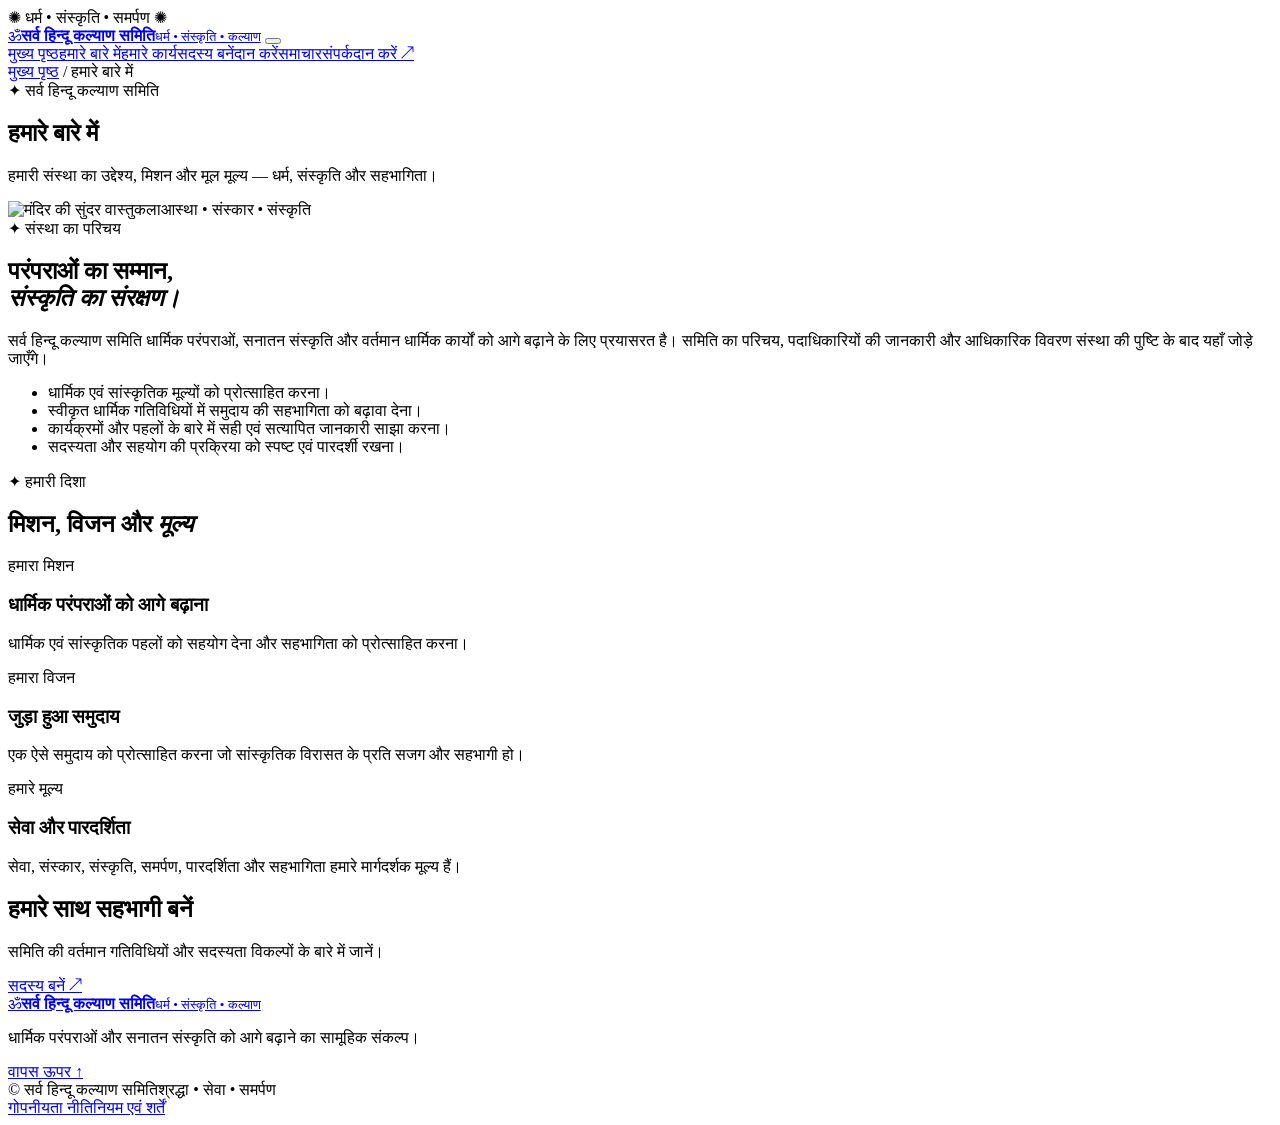
==== about.html @ c7504f9f "Add files via upload" ====
<!DOCTYPE html>
<html lang="hi">
<head>
<meta charset="UTF-8">
<meta name="viewport" content="width=device-width, initial-scale=1.0">
<meta name="theme-color" content="#48140e">
<meta name="description" content="सर्व हिन्दू कल्याण समिति का परिचय, उद्देश्य और मूल मूल्य।">
<title>हमारे बारे में | सर्व हिन्दू कल्याण समिति</title>
<link rel="stylesheet" href="assets/css/style.css">
</head>
<body id="top">
<div class="topbar"><span>✺</span> धर्म <span>•</span> संस्कृति <span>•</span> समर्पण <span>✺</span></div>
<header class="header"><div class="container header-inner">
<a class="brand" href="index.html" aria-label="सर्व हिन्दू कल्याण समिति मुख्य पृष्ठ"><span class="brand-logo"><span>ॐ</span></span><span class="brand-copy"><strong>सर्व हिन्दू कल्याण समिति</strong><small>धर्म • संस्कृति • कल्याण</small></span></a>
<button class="nav-toggle" aria-label="मेन्यू खोलें" aria-expanded="false"><span></span><span></span><span></span></button>
<nav class="nav" aria-label="मुख्य नेविगेशन"><a href="index.html" data-page="index.html" class="active">मुख्य पृष्ठ</a><a href="about.html" data-page="about.html" class="">हमारे बारे में</a><a href="activities.html" data-page="activities.html" class="">हमारे कार्य</a><a href="membership.html" data-page="membership.html" class="">सदस्य बनें</a><a href="donation.html" data-page="donation.html" class="">दान करें</a><a href="news.html" data-page="news.html" class="">समाचार</a><a href="contact.html" data-page="contact.html" class="">संपर्क</a><a class="nav-cta" href="donation.html">दान करें <span>↗</span></a></nav>
</div></header>
<main>
<section class="page-banner"><div class="container"><div class="breadcrumbs"><a href="index.html">मुख्य पृष्ठ</a> / हमारे बारे में</div><div class="eyebrow"><span class="ornament">✦</span> सर्व हिन्दू कल्याण समिति</div><h1>हमारे बारे में</h1><p>हमारी संस्था का उद्देश्य, मिशन और मूल मूल्य — धर्म, संस्कृति और सहभागिता।</p></div></section><section class="section"><div class="container about-grid"><div class="visual-frame reveal"><img src="https://images.unsplash.com/photo-1548013146-72479768bada?auto=format&fit=crop&w=900&q=85" alt="मंदिर की सुंदर वास्तुकला" loading="lazy"><span class="floating-badge">आस्था • संस्कार • संस्कृति</span></div><div class="reveal delay-1"><div class="eyebrow"><span class="ornament">✦</span> संस्था का परिचय</div><h2>परंपराओं का सम्मान,<br><em>संस्कृति का संरक्षण।</em></h2><p class="section-lead">सर्व हिन्दू कल्याण समिति धार्मिक परंपराओं, सनातन संस्कृति और वर्तमान धार्मिक कार्यों को आगे बढ़ाने के लिए प्रयासरत है। समिति का परिचय, पदाधिकारियों की जानकारी और आधिकारिक विवरण संस्था की पुष्टि के बाद यहाँ जोड़े जाएँगे।</p><ul class="feature-list"><li>धार्मिक एवं सांस्कृतिक मूल्यों को प्रोत्साहित करना।</li><li>स्वीकृत धार्मिक गतिविधियों में समुदाय की सहभागिता को बढ़ावा देना।</li><li>कार्यक्रमों और पहलों के बारे में सही एवं सत्यापित जानकारी साझा करना।</li><li>सदस्यता और सहयोग की प्रक्रिया को स्पष्ट एवं पारदर्शी रखना।</li></ul></div></div></section>
<section class="section soft-section"><div class="container"><div class="section-heading center"><div class="eyebrow"><span class="ornament">✦</span> हमारी दिशा</div><h2>मिशन, विजन और <em>मूल्य</em></h2></div><div class="card-grid"><article class="card reveal"><div class="card-body"><span class="card-tag">हमारा मिशन</span><h3>धार्मिक परंपराओं को आगे बढ़ाना</h3><p>धार्मिक एवं सांस्कृतिक पहलों को सहयोग देना और सहभागिता को प्रोत्साहित करना।</p></div></article><article class="card reveal delay-1"><div class="card-body"><span class="card-tag">हमारा विजन</span><h3>जुड़ा हुआ समुदाय</h3><p>एक ऐसे समुदाय को प्रोत्साहित करना जो सांस्कृतिक विरासत के प्रति सजग और सहभागी हो।</p></div></article><article class="card reveal delay-2"><div class="card-body"><span class="card-tag">हमारे मूल्य</span><h3>सेवा और पारदर्शिता</h3><p>सेवा, संस्कार, संस्कृति, समर्पण, पारदर्शिता और सहभागिता हमारे मार्गदर्शक मूल्य हैं।</p></div></article></div></div></section>
<section class="cta-band"><div class="container cta-inner"><div><h2>हमारे साथ सहभागी बनें</h2><p>समिति की वर्तमान गतिविधियों और सदस्यता विकल्पों के बारे में जानें।</p></div><a class="btn btn-gold" href="membership.html">सदस्य बनें <span>↗</span></a></div></section>
</main>
<footer class="footer"><div class="container"><div class="footer-main">
<a class="brand" href="index.html"><span class="brand-logo"><span>ॐ</span></span><span class="brand-copy"><strong>सर्व हिन्दू कल्याण समिति</strong><small>धर्म • संस्कृति • कल्याण</small></span></a>
<p>धार्मिक परंपराओं और सनातन संस्कृति को आगे बढ़ाने का सामूहिक संकल्प।</p><a class="back-top" href="#top">वापस ऊपर ↑</a>
</div><div class="footer-bottom"><span>© <span data-year></span> सर्व हिन्दू कल्याण समिति</span><span>श्रद्धा • सेवा • समर्पण</span><div><a href="contact.html">गोपनीयता नीति</a><a href="contact.html">नियम एवं शर्तें</a></div></div></div></footer><div class="toast" role="status" aria-live="polite"></div><script src="assets/js/main.js" defer></script></body></html>
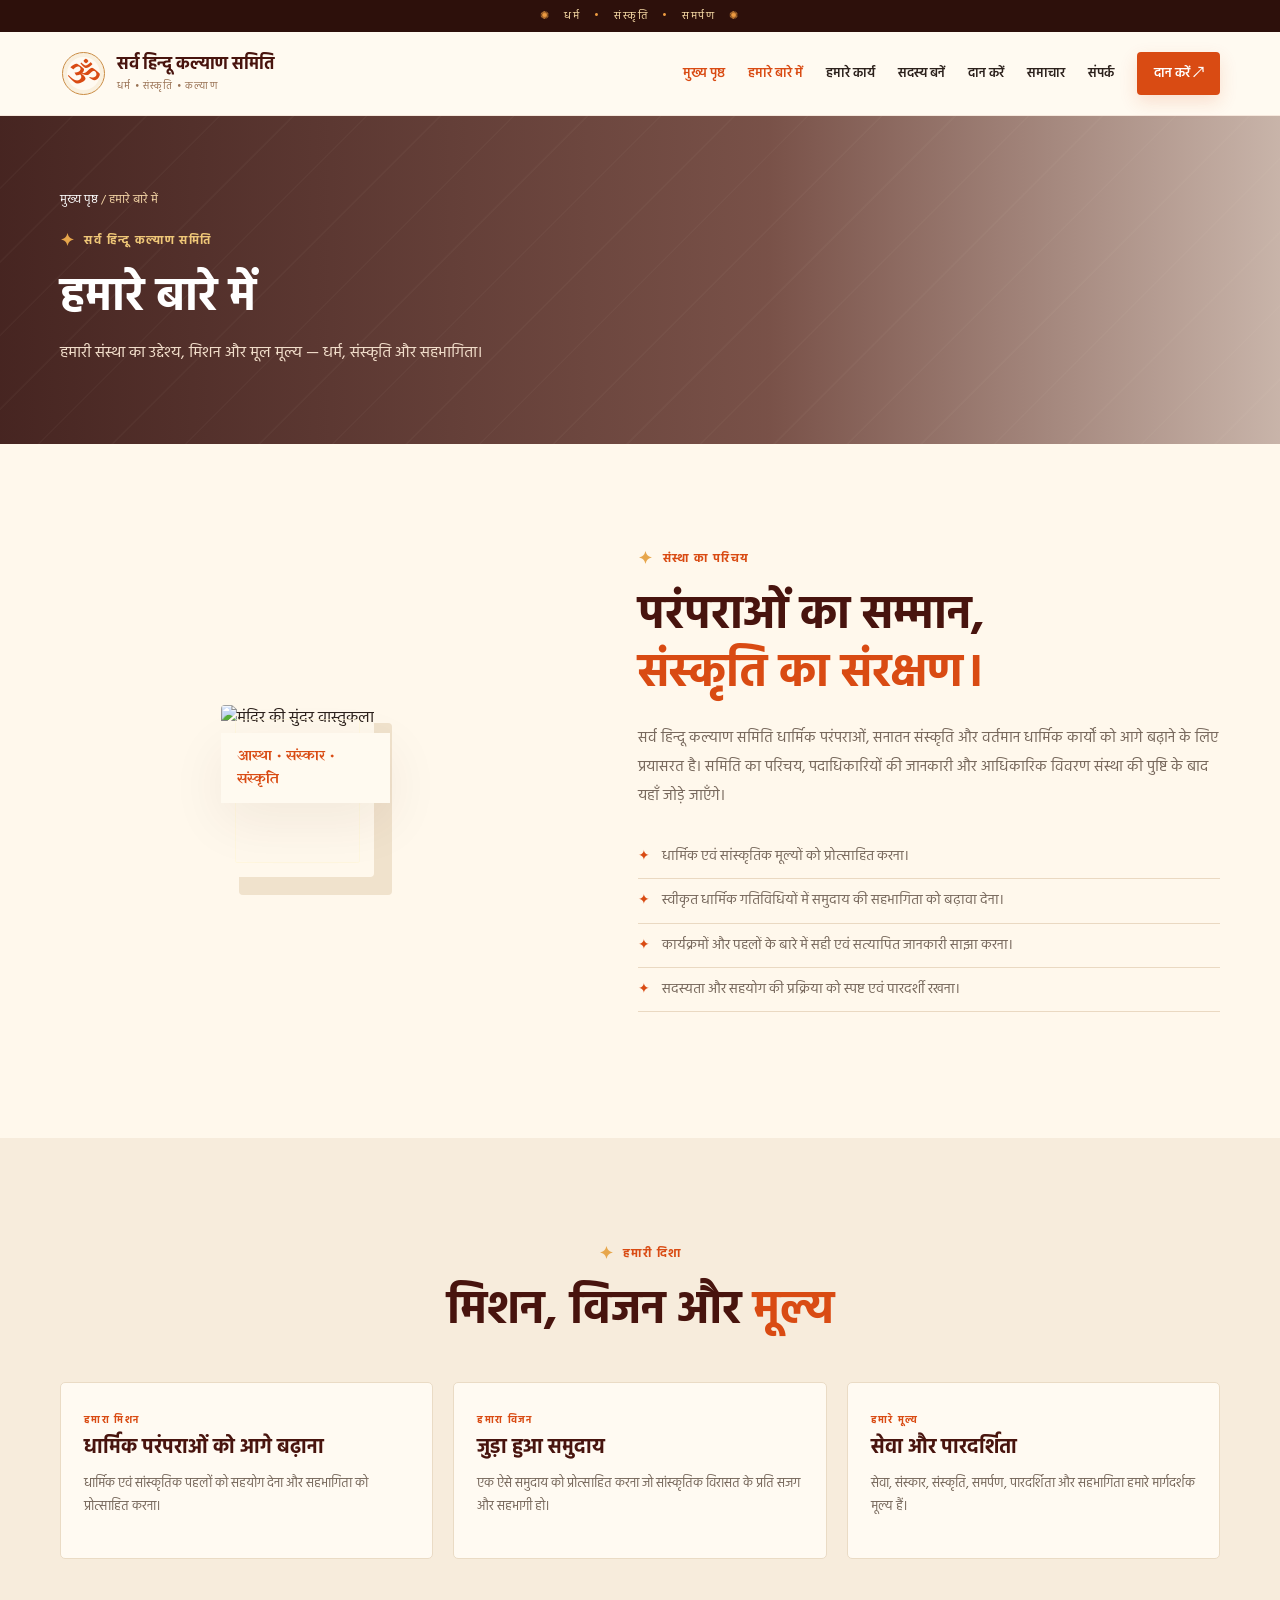
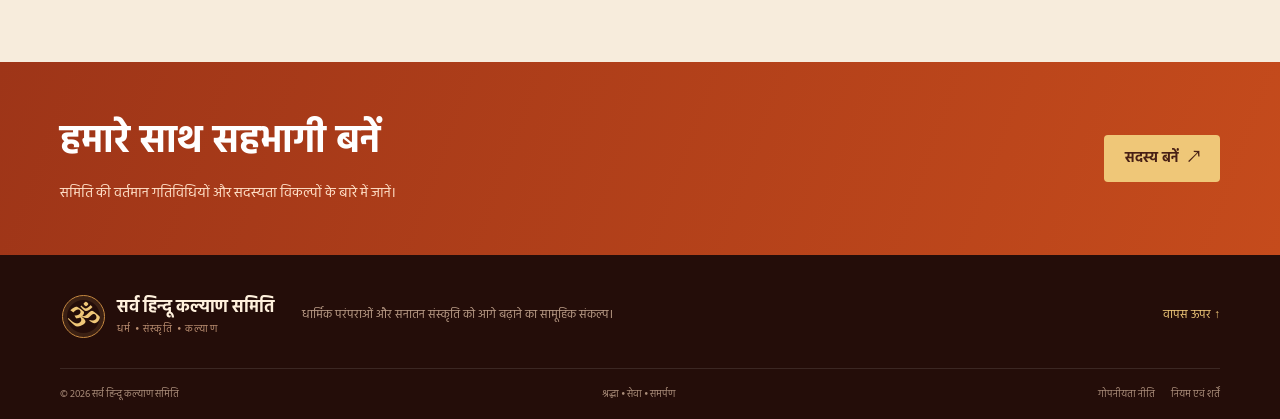
==== commit f9878924: "Refactor about.html for improved structure and content" ====
--- a/about.html
+++ b/about.html
@@ -16,11 +16,11 @@
 <nav class="nav" aria-label="मुख्य नेविगेशन"><a href="index.html" data-page="index.html" class="active">मुख्य पृष्ठ</a><a href="about.html" data-page="about.html" class="">हमारे बारे में</a><a href="activities.html" data-page="activities.html" class="">हमारे कार्य</a><a href="membership.html" data-page="membership.html" class="">सदस्य बनें</a><a href="donation.html" data-page="donation.html" class="">दान करें</a><a href="news.html" data-page="news.html" class="">समाचार</a><a href="contact.html" data-page="contact.html" class="">संपर्क</a><a class="nav-cta" href="donation.html">दान करें <span>↗</span></a></nav>
 </div></header>
 <main>
-<section class="page-banner"><div class="container"><div class="breadcrumbs"><a href="index.html">मुख्य पृष्ठ</a> / हमारे बारे में</div><div class="eyebrow"><span class="ornament">✦</span> सर्व हिन्दू कल्याण समिति</div><h1>हमारे बारे में</h1><p>हमारी संस्था का उद्देश्य, मिशन और मूल मूल्य — धर्म, संस्कृति और सहभागिता।</p></div></section><section class="section"><div class="container about-grid"><div class="visual-frame reveal"><img src="https://images.unsplash.com/photo-1548013146-72479768bada?auto=format&fit=crop&w=900&q=85" alt="मंदिर की सुंदर वास्तुकला" loading="lazy"><span class="floating-badge">आस्था • संस्कार • संस्कृति</span></div><div class="reveal delay-1"><div class="eyebrow"><span class="ornament">✦</span> संस्था का परिचय</div><h2>परंपराओं का सम्मान,<br><em>संस्कृति का संरक्षण।</em></h2><p class="section-lead">सर्व हिन्दू कल्याण समिति धार्मिक परंपराओं, सनातन संस्कृति और वर्तमान धार्मिक कार्यों को आगे बढ़ाने के लिए प्रयासरत है। समिति का परिचय, पदाधिकारियों की जानकारी और आधिकारिक विवरण संस्था की पुष्टि के बाद यहाँ जोड़े जाएँगे।</p><ul class="feature-list"><li>धार्मिक एवं सांस्कृतिक मूल्यों को प्रोत्साहित करना।</li><li>स्वीकृत धार्मिक गतिविधियों में समुदाय की सहभागिता को बढ़ावा देना।</li><li>कार्यक्रमों और पहलों के बारे में सही एवं सत्यापित जानकारी साझा करना।</li><li>सदस्यता और सहयोग की प्रक्रिया को स्पष्ट एवं पारदर्शी रखना।</li></ul></div></div></section>
+<section class="page-banner"><div class="container"><div class="breadcrumbs"><a href="index.html">मुख्य पृष्ठ</a> / हमारे बारे में</div><div class="eyebrow"><span class="ornament">✦</span> सर्व हिन्दू कल्याण समिति</div><h1>हमारे बारे में</h1><p>हमारी संस्था का उद्देश्य, मिशन और मूल मूल्य — धर्म, संस्कृति और सहभागिता।</p></div></section><section class="section"><div class="container about-grid"><div class="visual-frame reveal"><img src="https://images.pexels.com/photos/38122489/pexels-photo-38122489.jpeg" alt="मंदिर की सुंदर वास्तुकला" loading="lazy"><span class="floating-badge">आस्था • संस्कार • संस्कृति</span></div><div class="reveal delay-1"><div class="eyebrow"><span class="ornament">✦</span> संस्था का परिचय</div><h2>परंपराओं का सम्मान,<br><em>संस्कृति का संरक्षण।</em></h2><p class="section-lead">सर्व हिन्दू कल्याण समिति धार्मिक परंपराओं, सनातन संस्कृति और वर्तमान धार्मिक कार्यों को आगे बढ़ाने के लिए प्रयासरत है। समिति का परिचय, पदाधिकारियों की जानकारी और आधिकारिक विवरण संस्था की पुष्टि के बाद यहाँ जोड़े जाएँगे।</p><ul class="feature-list"><li>धार्मिक एवं सांस्कृतिक मूल्यों को प्रोत्साहित करना।</li><li>स्वीकृत धार्मिक गतिविधियों में समुदाय की सहभागिता को बढ़ावा देना।</li><li>कार्यक्रमों और पहलों के बारे में सही एवं सत्यापित जानकारी साझा करना।</li><li>सदस्यता और सहयोग की प्रक्रिया को स्पष्ट एवं पारदर्शी रखना।</li></ul></div></div></section>
 <section class="section soft-section"><div class="container"><div class="section-heading center"><div class="eyebrow"><span class="ornament">✦</span> हमारी दिशा</div><h2>मिशन, विजन और <em>मूल्य</em></h2></div><div class="card-grid"><article class="card reveal"><div class="card-body"><span class="card-tag">हमारा मिशन</span><h3>धार्मिक परंपराओं को आगे बढ़ाना</h3><p>धार्मिक एवं सांस्कृतिक पहलों को सहयोग देना और सहभागिता को प्रोत्साहित करना।</p></div></article><article class="card reveal delay-1"><div class="card-body"><span class="card-tag">हमारा विजन</span><h3>जुड़ा हुआ समुदाय</h3><p>एक ऐसे समुदाय को प्रोत्साहित करना जो सांस्कृतिक विरासत के प्रति सजग और सहभागी हो।</p></div></article><article class="card reveal delay-2"><div class="card-body"><span class="card-tag">हमारे मूल्य</span><h3>सेवा और पारदर्शिता</h3><p>सेवा, संस्कार, संस्कृति, समर्पण, पारदर्शिता और सहभागिता हमारे मार्गदर्शक मूल्य हैं।</p></div></article></div></div></section>
 <section class="cta-band"><div class="container cta-inner"><div><h2>हमारे साथ सहभागी बनें</h2><p>समिति की वर्तमान गतिविधियों और सदस्यता विकल्पों के बारे में जानें।</p></div><a class="btn btn-gold" href="membership.html">सदस्य बनें <span>↗</span></a></div></section>
 </main>
 <footer class="footer"><div class="container"><div class="footer-main">
 <a class="brand" href="index.html"><span class="brand-logo"><span>ॐ</span></span><span class="brand-copy"><strong>सर्व हिन्दू कल्याण समिति</strong><small>धर्म • संस्कृति • कल्याण</small></span></a>
 <p>धार्मिक परंपराओं और सनातन संस्कृति को आगे बढ़ाने का सामूहिक संकल्प।</p><a class="back-top" href="#top">वापस ऊपर ↑</a>
-</div><div class="footer-bottom"><span>© <span data-year></span> सर्व हिन्दू कल्याण समिति</span><span>श्रद्धा • सेवा • समर्पण</span><div><a href="contact.html">गोपनीयता नीति</a><a href="contact.html">नियम एवं शर्तें</a></div></div></div></footer><div class="toast" role="status" aria-live="polite"></div><script src="assets/js/main.js" defer></script></body></html>+</div><div class="footer-bottom"><span>© <span data-year></span> सर्व हिन्दू कल्याण समिति</span><span>श्रद्धा • सेवा • समर्पण</span><div><a href="contact.html">गोपनीयता नीति</a><a href="contact.html">नियम एवं शर्तें</a></div></div></div></footer><div class="toast" role="status" aria-live="polite"></div><script src="assets/js/main.js" defer></script></body></html>
--- a/assets/css/style.css
+++ b/assets/css/style.css
@@ -0,0 +1,22 @@
+@import url('https://fonts.googleapis.com/css2?family=Hind:wght@400;500;600;700&family=Yatra+One&display=swap');
+:root{--saffron:#d94b13;--saffron2:#f47721;--maroon:#48140e;--maroon2:#6a2014;--gold:#efc778;--cream:#fff8ec;--paper:#f7ecdc;--ink:#2c211c;--muted:#78695d;--line:#ead9c2;--white:#fffdf9;--green:#3d5942;--shadow:0 18px 55px #4d1a0c12}
+*{box-sizing:border-box}html{scroll-behavior:smooth;scroll-padding-top:90px}body{margin:0;background:var(--cream);color:var(--ink);font-family:"Hind",sans-serif;line-height:1.65;overflow-x:hidden}body.menu-open{overflow:hidden}img{max-width:100%;display:block}a{color:inherit;text-decoration:none}button,input,select,textarea{font:inherit}button,a{ -webkit-tap-highlight-color:transparent}.container{width:min(1160px,calc(100% - 48px));margin-inline:auto}.topbar{background:#2d100b;color:#f6d9a5;text-align:center;font-size:11px;letter-spacing:1.6px;padding:7px 15px}.topbar span{color:#ed9b41;margin-inline:9px}.header{height:84px;position:sticky;top:0;z-index:100;background:#fffaf1ed;backdrop-filter:blur(16px);border-bottom:1px solid #9a3a1817}.header-inner{height:100%;display:flex;align-items:center;justify-content:space-between;gap:24px}.brand{display:flex;align-items:center;gap:10px;min-width:max-content}.brand-logo{width:47px;height:47px;display:grid;place-items:center;color:var(--saffron);font-size:31px;font-family:"Yatra One",serif;position:relative}.brand-logo:before{content:"";position:absolute;inset:2px;border:1px solid #c98b42;border-radius:50%;box-shadow:inset 0 0 0 4px #d6a45d20}.brand-logo span{position:relative}.brand-copy{display:flex;flex-direction:column;line-height:1.3}.brand-copy strong{font-size:17px;color:var(--maroon);font-weight:700}.brand-copy small{font-size:10px;color:#997254;letter-spacing:1.2px;margin-top:4px}.nav{display:flex;align-items:center;gap:23px;font-size:13px;font-weight:600}.nav a{transition:color .2s,transform .2s;white-space:nowrap}.nav a:hover,.nav a.active{color:var(--saffron)}.nav .nav-cta{background:var(--saffron);color:white;padding:11px 17px;border-radius:4px;box-shadow:0 7px 18px #d94b1328}.nav .nav-cta:hover{background:#b9360d;transform:translateY(-2px)}.nav-toggle{display:none;background:transparent;border:1px solid var(--line);border-radius:4px;width:43px;height:42px;align-items:center;justify-content:center;flex-direction:column;gap:5px;cursor:pointer}.nav-toggle span{width:20px;height:2px;background:var(--maroon);transition:.25s}.nav-toggle.open span:first-child{transform:translateY(7px) rotate(45deg)}.nav-toggle.open span:nth-child(2){opacity:0}.nav-toggle.open span:last-child{transform:translateY(-7px) rotate(-45deg)}
+.hero{min-height:630px;background:linear-gradient(90deg,#1d0a07e8 0%,#32120bd9 39%,#32120b55 72%,#32120b40 100%),url('https://images.unsplash.com/photo-1548013146-72479768bada?auto=format&fit=crop&w=1800&q=85') center/cover no-repeat;position:relative;display:flex;align-items:center;color:#fff7e9;overflow:hidden}.hero:after{content:"";position:absolute;inset:0;pointer-events:none;background:radial-gradient(circle at 80% 20%,#f5b84a22,transparent 32%),repeating-linear-gradient(135deg,transparent 0 50px,#fff2d508 51px 52px)}.hero-inner{position:relative;z-index:2;padding-block:82px;max-width:680px}.eyebrow{display:flex;align-items:center;gap:9px;color:var(--saffron);font-weight:700;letter-spacing:1.4px;font-size:12px;text-transform:uppercase;margin-bottom:14px}.eyebrow .ornament{color:#e7a64b;font-size:17px}.eyebrow.light{color:#f5ce83}.hero h1{font-family:"Yatra One","Hind",serif;font-weight:400;font-size:clamp(38px,5.3vw,70px);line-height:1.22;margin:0 0 20px;letter-spacing:-.5px}.hero h1 em{color:var(--gold);font-style:normal}.hero p{font-size:16px;line-height:1.95;color:#f1dfcf;max-width:590px;margin:0 0 28px}.button-row{display:flex;gap:13px;flex-wrap:wrap}.btn{border:0;min-height:47px;display:inline-flex;align-items:center;justify-content:center;gap:10px;padding:12px 21px;border-radius:4px;font-size:14px;font-weight:700;cursor:pointer;transition:transform .25s,box-shadow .25s,background .25s}.btn:hover{transform:translateY(-3px);box-shadow:0 12px 25px #1c08052b}.btn-gold{background:var(--gold);color:#482015}.btn-outline{border:1px solid #f4d8a4;color:#fff5e3;background:#ffffff08}.btn-saffron{background:var(--saffron);color:white}.btn-dark{background:var(--maroon);color:white}.btn-white{background:white;color:var(--maroon)}.btn-block{width:100%}.hero-note{margin-top:42px;padding-top:18px;border-top:1px solid #ffffff2b;display:flex;gap:12px;align-items:center;width:max-content;max-width:100%}.hero-note .om{height:39px;width:39px;display:grid;place-items:center;border:1px solid var(--gold);border-radius:50%;color:var(--gold);font-family:"Yatra One";font-size:20px;flex-shrink:0}.hero-note div{display:flex;flex-direction:column}.hero-note b{font-size:13px}.hero-note small{font-size:11px;color:#d8beaa}.hero-scroll{position:absolute;bottom:22px;left:max(24px,calc((100vw - 1160px)/2));display:flex;align-items:center;gap:10px;font-size:11px;letter-spacing:1px;color:#e5c8a9;z-index:3}.hero-scroll:before{content:"";height:27px;width:1px;background:var(--gold)}
+.pillars{background:#fffdf8;border-bottom:1px solid var(--line)}.pillar-grid{display:grid;grid-template-columns:repeat(4,1fr);padding-block:26px}.pillar{display:flex;align-items:center;justify-content:center;gap:13px;border-right:1px solid var(--line)}.pillar:last-child{border:0}.pillar-icon{font-size:27px;color:var(--saffron)}.pillar div{display:flex;flex-direction:column}.pillar b{font-size:14px}.pillar small{font-size:11px;color:var(--muted)}
+.section{padding:clamp(65px,8vw,105px) 0}.section-heading{margin-bottom:42px}.section-heading.center{text-align:center}.section-heading.center .eyebrow{justify-content:center}.section-heading p{color:var(--muted);max-width:640px;margin:0}.section-heading.center p{margin-inline:auto}.section h2,.page-banner h1{font-size:clamp(32px,3.6vw,49px);line-height:1.25;color:var(--maroon);margin:0 0 20px}.section h2 em{font-style:normal;color:var(--saffron)}.section-lead{font-size:15px;color:var(--muted);line-height:1.95}.about-grid{display:grid;grid-template-columns:.9fr 1.1fr;gap:clamp(45px,8vw,110px);align-items:center}.visual-frame{position:relative;max-width:470px;margin:auto}.visual-frame img{width:100%;aspect-ratio:4/4.5;object-fit:cover;border-radius:4px;box-shadow:18px 18px 0 #f0e2cc}.visual-frame:after{content:"";position:absolute;inset:14px;border:1px solid #fff6d9aa;pointer-events:none;border-radius:2px}.floating-badge{position:absolute;right:-16px;top:28px;background:#fffaf0;color:var(--saffron);padding:12px 16px;font-family:"Yatra One";font-size:14px;box-shadow:var(--shadow);z-index:2}.value-grid{display:grid;grid-template-columns:repeat(2,1fr);gap:18px;margin:28px 0}.value-item{border-top:1px solid var(--line);padding-top:13px;display:grid;grid-template-columns:32px 1fr;gap:8px}.value-item span{grid-row:span 2;color:var(--saffron);font-family:Georgia,serif}.value-item b{font-size:14px}.value-item small{font-size:11px;color:var(--muted);line-height:1.6}.text-link{font-weight:700;color:var(--saffron);font-size:14px}.text-link span{margin-left:8px}
+.soft-section{background:var(--paper)}.card-grid{display:grid;grid-template-columns:repeat(3,minmax(0,1fr));gap:20px}.card{background:#fffaf2;border:1px solid #eadbc5;border-radius:5px;overflow:hidden;transition:transform .3s,box-shadow .3s}.card:hover{transform:translateY(-6px);box-shadow:var(--shadow)}.card-image{width:100%;height:220px;object-fit:cover;transition:transform .6s}.card:hover .card-image{transform:scale(1.04)}.card-image-wrap{overflow:hidden;position:relative}.card-body{padding:23px}.card-tag{display:inline-block;font-size:10px;color:var(--saffron);font-weight:700;letter-spacing:1.3px;text-transform:uppercase;margin-bottom:6px}.card h3{font-size:20px;line-height:1.35;color:var(--maroon);margin:0 0 10px}.card p{font-size:13px;line-height:1.8;color:var(--muted);margin:0 0 17px}.card-link{font-size:12px;color:var(--saffron);font-weight:700}.card-link span{margin-left:8px}
+.impact{background:linear-gradient(110deg,#45120cdd,#6d2014e8),url('https://images.unsplash.com/photo-1511632765486-a01980e01a18?auto=format&fit=crop&w=1600&q=80') center/cover;color:white}.impact-grid{display:grid;grid-template-columns:repeat(4,1fr);gap:20px}.impact-item{text-align:center;padding:12px}.impact-icon{width:64px;height:64px;border:1px solid #e9bb68;border-radius:50%;display:grid;place-items:center;margin:0 auto 12px;color:var(--gold);font-size:27px}.impact-item strong{display:block;font-size:34px;color:#fff4dd;line-height:1.2}.impact-item span{font-size:12px;color:#e7c6ae}
+.cta-band{background:linear-gradient(110deg,#9e3518,#c54b1c);color:white;padding:50px 0}.cta-inner{display:flex;align-items:center;justify-content:space-between;gap:30px}.cta-inner h2{font-size:clamp(26px,3vw,38px);margin:0 0 7px;color:white}.cta-inner p{margin:0;color:#ffe0c8;font-size:14px}
+.page-banner{position:relative;overflow:hidden;background:linear-gradient(90deg,#34100de8,#4a170fbd 60%,#4a170f4d),url('https://images.unsplash.com/photo-1548013146-72479768bada?auto=format&fit=crop&w=1600&q=80') center 45%/cover no-repeat;color:white;padding:75px 0 78px}.page-banner:after{content:"";position:absolute;inset:0;background:repeating-linear-gradient(135deg,transparent 0 50px,#fff2d508 51px 52px);pointer-events:none}.page-banner .container{position:relative;z-index:1}.page-banner h1{color:white;margin:0 0 12px}.page-banner p{max-width:650px;color:#f1ddca;margin:0}.breadcrumbs{font-size:12px;color:#f5d6a7;margin-bottom:17px}.breadcrumbs a{color:white}.page-banner .eyebrow{color:var(--gold)}
+.two-col{display:grid;grid-template-columns:1fr 1fr;gap:40px;align-items:center}.feature-list{list-style:none;padding:0;margin:24px 0}.feature-list li{padding:10px 0;border-bottom:1px solid var(--line);display:flex;gap:12px;color:var(--muted);font-size:14px}.feature-list li:before{content:"✦";color:var(--saffron)}
+.membership-panel{background:linear-gradient(130deg,#45150f,#742719);color:#fff3df;border-radius:7px;padding:clamp(24px,4vw,42px);position:relative;overflow:hidden}.membership-panel h2{color:#fff3df}.membership-panel h2 em{color:var(--gold)}.membership-panel p{color:#e8cbb5}.amount-grid{display:grid;grid-template-columns:repeat(3,minmax(0,1fr));gap:10px;margin:24px 0}.amount-option{position:relative}.amount-option input{position:absolute;opacity:0}.amount-option span{display:flex;align-items:center;justify-content:center;min-height:48px;border:1px solid #e7c58d55;background:#ffffff08;color:#fff0d8;border-radius:4px;font-weight:700;cursor:pointer;transition:.2s}.amount-option input:checked+span,.amount-option input:focus-visible+span{background:var(--gold);color:var(--maroon);border-color:var(--gold)}.form-card{background:#fffaf2;border:1px solid var(--line);border-radius:6px;padding:clamp(22px,4vw,34px);box-shadow:var(--shadow)}.form-card h2,.form-card h3{margin:0 0 18px;color:var(--maroon)}.form-grid{display:grid;grid-template-columns:repeat(2,minmax(0,1fr));gap:4px 15px}.field{min-width:0}.field.full{grid-column:1/-1}.field label{display:block;font-size:12px;font-weight:700;color:#5c4637;margin:12px 0 6px}.field input,.field textarea,.field select{width:100%;min-width:0;border:1px solid #e4d4bf;background:#fffdf8;padding:12px 13px;border-radius:3px;outline:none;color:var(--ink)}.field input:focus,.field textarea:focus,.field select:focus{border-color:var(--saffron);box-shadow:0 0 0 3px #d94b1314}.field textarea{resize:vertical}.checkbox-line{display:flex;align-items:flex-start;gap:9px;font-size:12px;color:var(--muted);margin:15px 0}.checkbox-line input{margin-top:4px;accent-color:var(--saffron)}.helper{display:block;font-size:11px;color:#8e7c6d;line-height:1.6;margin-top:10px}
+.news-row{display:grid;grid-template-columns:220px 1fr;gap:24px;align-items:start;background:#fffaf2;border:1px solid var(--line);padding:18px;border-radius:5px;margin-bottom:18px}.news-row img{width:100%;height:160px;object-fit:cover;border-radius:3px}.news-date{color:var(--saffron);font-size:11px;font-weight:700}.news-row h3{color:var(--maroon);font-size:21px;margin:5px 0}.news-row p{font-size:13px;color:var(--muted);margin:0}
+.contact-grid{display:grid;grid-template-columns:.8fr 1.2fr;gap:40px;align-items:start}.contact-info{background:var(--maroon);color:white;padding:30px;border-radius:5px}.contact-info h2{color:white;font-size:30px}.contact-info p{color:#e4c4ae;font-size:14px}.contact-method{display:flex;gap:13px;align-items:flex-start;padding:17px 0;border-bottom:1px solid #ffffff24}.contact-method:last-child{border:0}.contact-method .icon{height:40px;width:40px;border:1px solid #d6a34c;border-radius:50%;display:grid;place-items:center;color:var(--gold);flex-shrink:0}.contact-method small{display:block;color:#c9a38a;font-size:11px}.contact-method b{font-size:13px;overflow-wrap:anywhere}
+.gallery-grid{display:grid;grid-template-columns:repeat(3,minmax(0,1fr));gap:14px}.gallery-grid img{width:100%;height:230px;object-fit:cover;border-radius:4px;transition:transform .3s,filter .3s}.gallery-grid a{overflow:hidden;border-radius:4px}.gallery-grid a:hover img{transform:scale(1.04);filter:saturate(1.15)}
+.footer{background:#240d09;color:#ddc6b3;padding:38px 0 0}.footer-main{display:flex;align-items:center;gap:28px;padding-bottom:28px}.footer .brand-copy strong{color:#fff1dd}.footer .brand-copy small{color:#ba8e71}.footer .brand-logo{color:var(--gold)}.footer-main p{font-size:12px;color:#b99b86;max-width:370px;margin-right:auto}.back-top{font-size:12px;color:var(--gold);white-space:nowrap}.footer-bottom{border-top:1px solid #ffffff1b;display:flex;align-items:center;justify-content:space-between;gap:15px;padding:17px 0;font-size:10px;color:#a98c79}.footer-bottom div{display:flex;gap:16px}.footer-bottom a:hover{color:var(--gold)}
+.toast{position:fixed;z-index:200;bottom:22px;left:50%;transform:translate(-50%,20px);opacity:0;pointer-events:none;background:#2c1b15;color:#fff8ec;border:1px solid #ffffff20;border-radius:5px;padding:13px 18px;box-shadow:0 10px 35px #0003;font-size:13px;text-align:center;max-width:calc(100% - 28px);transition:.25s}.toast.show{opacity:1;transform:translate(-50%,0)}
+.reveal{opacity:0;transform:translateY(25px);transition:opacity .7s ease,transform .7s ease}.reveal.visible{opacity:1;transform:translateY(0)}.delay-1{transition-delay:.1s}.delay-2{transition-delay:.2s}.delay-3{transition-delay:.3s}.float{animation:float 6s ease-in-out infinite}@keyframes float{0%,100%{transform:translateY(0)}50%{transform:translateY(-10px)}}@keyframes fadeUp{from{opacity:0;transform:translateY(24px)}to{opacity:1;transform:translateY(0)}}.hero .eyebrow,.hero h1,.hero p,.hero .button-row,.hero-note{animation:fadeUp .8s both}.hero h1{animation-delay:.1s}.hero p{animation-delay:.2s}.hero .button-row{animation-delay:.3s}.hero-note{animation-delay:.4s}
+@media(max-width:1000px){.container{width:min(100% - 40px,900px)}.header-inner{gap:14px}.nav{gap:13px;font-size:12px}.brand-copy strong{font-size:15px}.brand-logo{width:41px;height:41px}.hero{min-height:590px}.hero-inner{max-width:580px}.hero p{max-width:520px}.section{padding-block:75px}.about-grid{gap:45px}.card-grid{gap:14px}.card-body{padding:18px}.card-image{height:185px}}
+@media(max-width:800px){.header{height:74px}.nav-toggle{display:flex}.nav{display:none;position:absolute;left:0;right:0;top:73px;background:var(--cream);padding:12px 24px 22px;box-shadow:0 18px 24px #2c120d15;border-top:1px solid var(--line);align-items:stretch;gap:0;flex-direction:column}.nav.open{display:flex}.nav a:not(.nav-cta){padding:12px 0;border-bottom:1px solid var(--line);font-size:14px}.nav .nav-cta{text-align:center;margin-top:13px}.hero{min-height:570px;background-position:60% center}.hero-inner{max-width:570px}.pillar-grid{grid-template-columns:repeat(2,1fr);row-gap:20px}.pillar{justify-content:flex-start;padding-left:9%}.pillar:nth-child(2){border:0}.about-grid,.two-col,.contact-grid{grid-template-columns:1fr;gap:35px}.visual-frame{max-width:360px}.about-grid .visual-frame{order:2}.about-grid .about-copy{order:1}.card-grid{grid-template-columns:repeat(2,minmax(0,1fr))}.card:last-child:nth-child(odd){grid-column:1/-1}.impact-grid{grid-template-columns:repeat(2,1fr);row-gap:30px}.cta-inner{align-items:flex-start;flex-direction:column}.gallery-grid{grid-template-columns:repeat(2,minmax(0,1fr))}.contact-info{order:2}.contact-grid .form-card{order:1}}
+@media(max-width:560px){.container{width:calc(100% - 34px)}.topbar{font-size:9px;letter-spacing:1px;padding:6px 5px}.topbar span{margin-inline:5px}.header{height:68px}.brand{gap:7px}.brand-logo{width:35px;height:35px;font-size:25px}.brand-copy strong{font-size:12px}.brand-copy small{font-size:8px;letter-spacing:.8px}.nav{top:67px;padding-inline:17px}.hero{min-height:610px;background-position:63% center}.hero:before{content:"";position:absolute;inset:0;background:#210a08a6}.hero-inner{padding-block:60px}.hero h1{font-size:clamp(34px,9vw,43px)}.hero p{font-size:14px;line-height:1.85}.button-row{flex-direction:column;align-items:stretch;max-width:285px}.button-row .btn{width:100%}.hero-note{margin-top:31px}.hero-scroll{left:17px}.pillar-grid{padding-block:21px;gap:18px 5px}.pillar{padding-left:2%;gap:8px}.pillar-icon{font-size:22px}.pillar b{font-size:12px}.pillar small{font-size:10px}.section{padding-block:60px}.section-heading{margin-bottom:28px}.section h2,.page-banner h1{font-size:33px}.section-lead{font-size:14px}.visual-frame{max-width:300px}.floating-badge{right:-8px;top:18px;font-size:12px;padding:9px 12px}.value-grid{gap:10px}.value-item{grid-template-columns:24px 1fr;gap:6px}.value-item b{font-size:12px}.value-item small{font-size:10px}.card-grid{grid-template-columns:1fr}.card:last-child:nth-child(odd){grid-column:auto}.card-image{height:220px}.card-body{padding:22px}.impact-grid{gap:23px 10px}.impact-item strong{font-size:29px}.impact-icon{height:55px;width:55px}.impact-item span{font-size:11px}.cta-band{padding:38px 0}.cta-inner h2{font-size:27px}.page-banner{padding:56px 0}.page-banner p{font-size:14px}.amount-grid{grid-template-columns:repeat(3,minmax(0,1fr));gap:7px}.amount-option span{min-height:43px;font-size:13px}.form-grid{grid-template-columns:1fr}.field.full{grid-column:auto}.form-card{padding:22px 17px}.news-row{grid-template-columns:1fr;gap:15px;padding:14px}.news-row img{height:190px}.gallery-grid{grid-template-columns:1fr 1fr;gap:9px}.gallery-grid img{height:155px}.contact-info{padding:23px}.footer{padding-top:30px}.footer-main{flex-wrap:wrap;gap:14px}.footer-main p{flex-basis:100%;order:3;margin:0}.back-top{margin-left:auto}.footer-bottom{align-items:flex-start;flex-direction:column;gap:10px}.footer-bottom div{flex-wrap:wrap;gap:12px}.membership-panel{padding:22px}.membership-panel h2{font-size:31px}}
+@media(prefers-reduced-motion:reduce){html{scroll-behavior:auto}*,*:before,*:after{animation-duration:.01ms!important;animation-iteration-count:1!important;transition-duration:.01ms!important}.reveal{opacity:1;transform:none}}
